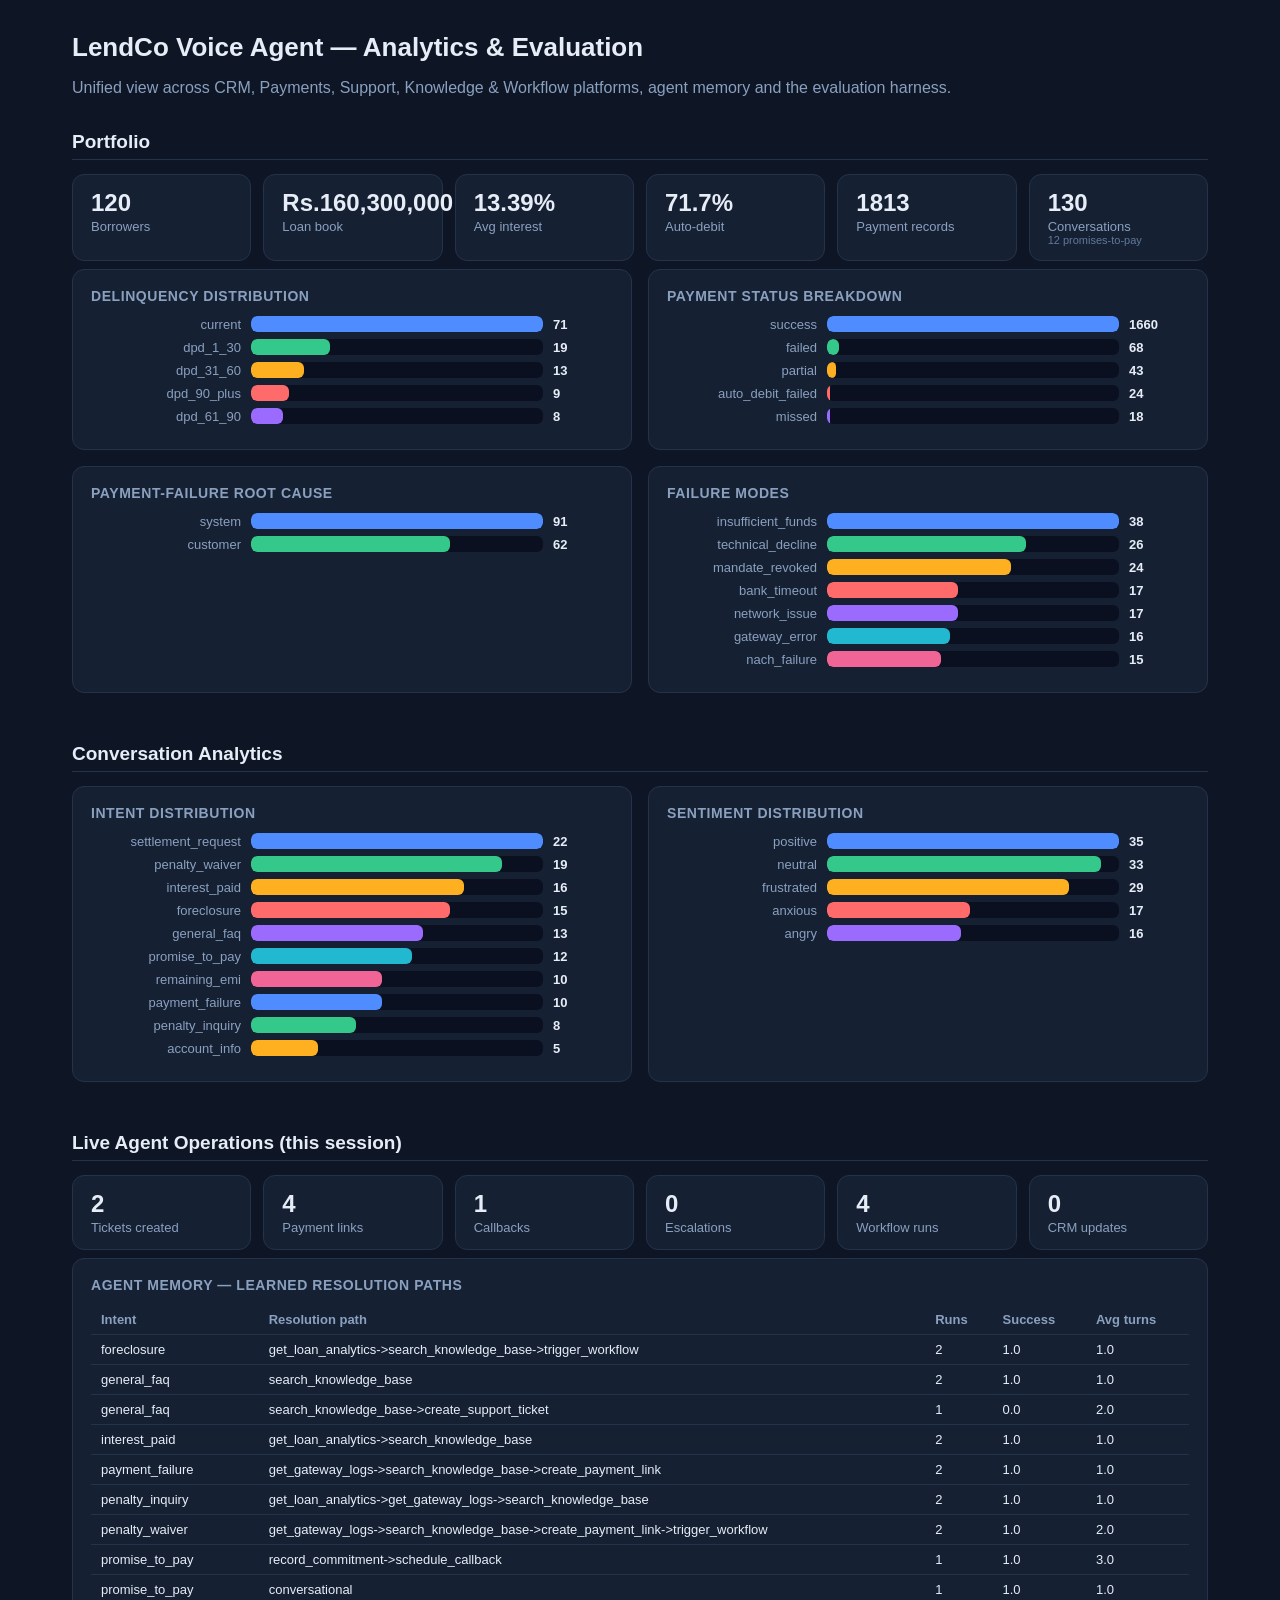
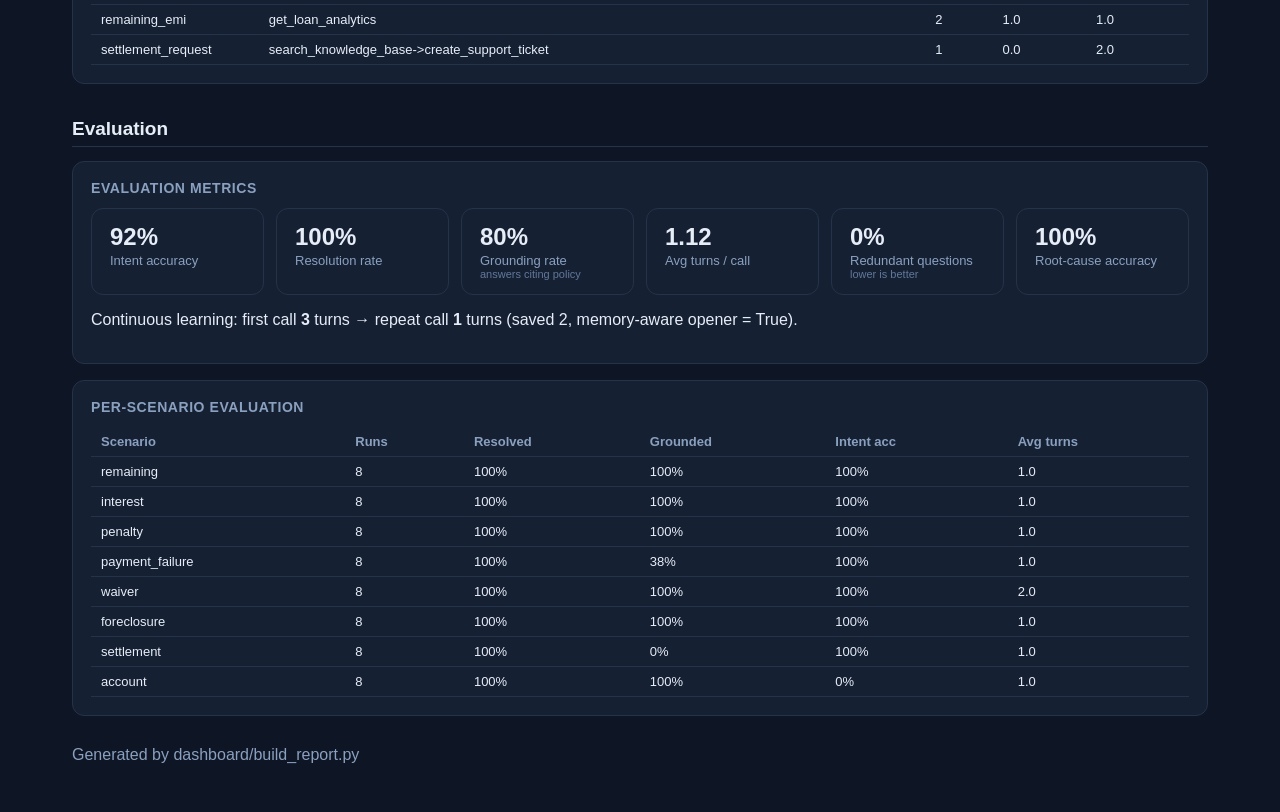
==== dashboard/report.html @ 72db2a0d "Initial commit of LendCo Agentic Inbound Voice Agent" ====
<!doctype html><html><head><meta charset="utf-8"><title>LendCo Voice Agent Dashboard</title>
<style>
:root{--bg:#0e1525;--panel:#162033;--ink:#e6edf7;--muted:#8aa0bf;--line:#243349}
*{box-sizing:border-box}
body{margin:0;font-family:-apple-system,Segoe UI,Roboto,sans-serif;background:var(--bg);color:var(--ink);padding:32px;max-width:1200px;margin:auto}
h1{font-size:26px;margin:0 0 4px} h2{margin:34px 0 14px;font-size:19px;border-bottom:1px solid var(--line);padding-bottom:6px}
h3{font-size:14px;margin:0 0 12px;color:var(--muted);text-transform:uppercase;letter-spacing:.04em}
.muted{color:var(--muted)} code{background:#0b1020;padding:2px 6px;border-radius:4px}
.cards{display:flex;flex-wrap:wrap;gap:12px;margin-bottom:8px}
.card{background:var(--panel);border:1px solid var(--line);border-radius:12px;padding:14px 18px;min-width:150px;flex:1}
.card-v{font-size:24px;font-weight:700} .card-l{font-size:13px;color:var(--muted);margin-top:2px}
.card-s{font-size:11px;color:#62789a}
.grid{display:grid;grid-template-columns:1fr 1fr;gap:16px}
.panel{background:var(--panel);border:1px solid var(--line);border-radius:12px;padding:18px;margin-bottom:16px}
.bar-row{display:flex;align-items:center;gap:10px;margin:7px 0;font-size:13px}
.bar-k{width:150px;color:var(--muted);text-align:right;overflow:hidden;text-overflow:ellipsis;white-space:nowrap}
.bar-track{flex:1;background:#0b1020;border-radius:6px;height:16px;overflow:hidden}
.bar-fill{height:100%;border-radius:6px} .bar-v{width:60px;font-weight:600}
table{width:100%;border-collapse:collapse;font-size:13px}
th,td{text-align:left;padding:7px 10px;border-bottom:1px solid var(--line)} th{color:var(--muted);font-weight:600}
@media(max-width:820px){.grid{grid-template-columns:1fr}}
</style></head><body>
    <h1>LendCo Voice Agent — Analytics & Evaluation</h1>
    <p class="muted">Unified view across CRM, Payments, Support, Knowledge & Workflow platforms,
    agent memory and the evaluation harness.</p>

    <h2>Portfolio</h2>
    <div class="cards"><div class="card"><div class="card-v">120</div><div class="card-l">Borrowers</div><div class="card-s"></div></div><div class="card"><div class="card-v">Rs.160,300,000</div><div class="card-l">Loan book</div><div class="card-s"></div></div><div class="card"><div class="card-v">13.39%</div><div class="card-l">Avg interest</div><div class="card-s"></div></div><div class="card"><div class="card-v">71.7%</div><div class="card-l">Auto-debit</div><div class="card-s"></div></div><div class="card"><div class="card-v">1813</div><div class="card-l">Payment records</div><div class="card-s"></div></div><div class="card"><div class="card-v">130</div><div class="card-l">Conversations</div><div class="card-s">12 promises-to-pay</div></div></div>
    <div class="grid">
      <div class="panel"><h3>Delinquency distribution</h3><div class="bar-row"><div class="bar-k">current</div><div class="bar-track"><div class="bar-fill" style="width:100%;background:#4f8cff"></div></div><div class="bar-v">71</div></div><div class="bar-row"><div class="bar-k">dpd_1_30</div><div class="bar-track"><div class="bar-fill" style="width:27%;background:#34c98b"></div></div><div class="bar-v">19</div></div><div class="bar-row"><div class="bar-k">dpd_31_60</div><div class="bar-track"><div class="bar-fill" style="width:18%;background:#ffb020"></div></div><div class="bar-v">13</div></div><div class="bar-row"><div class="bar-k">dpd_90_plus</div><div class="bar-track"><div class="bar-fill" style="width:13%;background:#ff6b6b"></div></div><div class="bar-v">9</div></div><div class="bar-row"><div class="bar-k">dpd_61_90</div><div class="bar-track"><div class="bar-fill" style="width:11%;background:#9b6bff"></div></div><div class="bar-v">8</div></div></div>
      <div class="panel"><h3>Payment status breakdown</h3><div class="bar-row"><div class="bar-k">success</div><div class="bar-track"><div class="bar-fill" style="width:100%;background:#4f8cff"></div></div><div class="bar-v">1660</div></div><div class="bar-row"><div class="bar-k">failed</div><div class="bar-track"><div class="bar-fill" style="width:4%;background:#34c98b"></div></div><div class="bar-v">68</div></div><div class="bar-row"><div class="bar-k">partial</div><div class="bar-track"><div class="bar-fill" style="width:3%;background:#ffb020"></div></div><div class="bar-v">43</div></div><div class="bar-row"><div class="bar-k">auto_debit_failed</div><div class="bar-track"><div class="bar-fill" style="width:1%;background:#ff6b6b"></div></div><div class="bar-v">24</div></div><div class="bar-row"><div class="bar-k">missed</div><div class="bar-track"><div class="bar-fill" style="width:1%;background:#9b6bff"></div></div><div class="bar-v">18</div></div></div>
    </div>
    <div class="grid">
      <div class="panel"><h3>Payment-failure root cause</h3><div class="bar-row"><div class="bar-k">system</div><div class="bar-track"><div class="bar-fill" style="width:100%;background:#4f8cff"></div></div><div class="bar-v">91</div></div><div class="bar-row"><div class="bar-k">customer</div><div class="bar-track"><div class="bar-fill" style="width:68%;background:#34c98b"></div></div><div class="bar-v">62</div></div></div>
      <div class="panel"><h3>Failure modes</h3><div class="bar-row"><div class="bar-k">insufficient_funds</div><div class="bar-track"><div class="bar-fill" style="width:100%;background:#4f8cff"></div></div><div class="bar-v">38</div></div><div class="bar-row"><div class="bar-k">technical_decline</div><div class="bar-track"><div class="bar-fill" style="width:68%;background:#34c98b"></div></div><div class="bar-v">26</div></div><div class="bar-row"><div class="bar-k">mandate_revoked</div><div class="bar-track"><div class="bar-fill" style="width:63%;background:#ffb020"></div></div><div class="bar-v">24</div></div><div class="bar-row"><div class="bar-k">bank_timeout</div><div class="bar-track"><div class="bar-fill" style="width:45%;background:#ff6b6b"></div></div><div class="bar-v">17</div></div><div class="bar-row"><div class="bar-k">network_issue</div><div class="bar-track"><div class="bar-fill" style="width:45%;background:#9b6bff"></div></div><div class="bar-v">17</div></div><div class="bar-row"><div class="bar-k">gateway_error</div><div class="bar-track"><div class="bar-fill" style="width:42%;background:#22b8cf"></div></div><div class="bar-v">16</div></div><div class="bar-row"><div class="bar-k">nach_failure</div><div class="bar-track"><div class="bar-fill" style="width:39%;background:#f06595"></div></div><div class="bar-v">15</div></div></div>
    </div>

    <h2>Conversation Analytics</h2>
    <div class="grid">
      <div class="panel"><h3>Intent distribution</h3><div class="bar-row"><div class="bar-k">settlement_request</div><div class="bar-track"><div class="bar-fill" style="width:100%;background:#4f8cff"></div></div><div class="bar-v">22</div></div><div class="bar-row"><div class="bar-k">penalty_waiver</div><div class="bar-track"><div class="bar-fill" style="width:86%;background:#34c98b"></div></div><div class="bar-v">19</div></div><div class="bar-row"><div class="bar-k">interest_paid</div><div class="bar-track"><div class="bar-fill" style="width:73%;background:#ffb020"></div></div><div class="bar-v">16</div></div><div class="bar-row"><div class="bar-k">foreclosure</div><div class="bar-track"><div class="bar-fill" style="width:68%;background:#ff6b6b"></div></div><div class="bar-v">15</div></div><div class="bar-row"><div class="bar-k">general_faq</div><div class="bar-track"><div class="bar-fill" style="width:59%;background:#9b6bff"></div></div><div class="bar-v">13</div></div><div class="bar-row"><div class="bar-k">promise_to_pay</div><div class="bar-track"><div class="bar-fill" style="width:55%;background:#22b8cf"></div></div><div class="bar-v">12</div></div><div class="bar-row"><div class="bar-k">remaining_emi</div><div class="bar-track"><div class="bar-fill" style="width:45%;background:#f06595"></div></div><div class="bar-v">10</div></div><div class="bar-row"><div class="bar-k">payment_failure</div><div class="bar-track"><div class="bar-fill" style="width:45%;background:#4f8cff"></div></div><div class="bar-v">10</div></div><div class="bar-row"><div class="bar-k">penalty_inquiry</div><div class="bar-track"><div class="bar-fill" style="width:36%;background:#34c98b"></div></div><div class="bar-v">8</div></div><div class="bar-row"><div class="bar-k">account_info</div><div class="bar-track"><div class="bar-fill" style="width:23%;background:#ffb020"></div></div><div class="bar-v">5</div></div></div>
      <div class="panel"><h3>Sentiment distribution</h3><div class="bar-row"><div class="bar-k">positive</div><div class="bar-track"><div class="bar-fill" style="width:100%;background:#4f8cff"></div></div><div class="bar-v">35</div></div><div class="bar-row"><div class="bar-k">neutral</div><div class="bar-track"><div class="bar-fill" style="width:94%;background:#34c98b"></div></div><div class="bar-v">33</div></div><div class="bar-row"><div class="bar-k">frustrated</div><div class="bar-track"><div class="bar-fill" style="width:83%;background:#ffb020"></div></div><div class="bar-v">29</div></div><div class="bar-row"><div class="bar-k">anxious</div><div class="bar-track"><div class="bar-fill" style="width:49%;background:#ff6b6b"></div></div><div class="bar-v">17</div></div><div class="bar-row"><div class="bar-k">angry</div><div class="bar-track"><div class="bar-fill" style="width:46%;background:#9b6bff"></div></div><div class="bar-v">16</div></div></div>
    </div>

    <h2>Live Agent Operations (this session)</h2>
    <div class="cards"><div class="card"><div class="card-v">2</div><div class="card-l">Tickets created</div><div class="card-s"></div></div><div class="card"><div class="card-v">4</div><div class="card-l">Payment links</div><div class="card-s"></div></div><div class="card"><div class="card-v">1</div><div class="card-l">Callbacks</div><div class="card-s"></div></div><div class="card"><div class="card-v">0</div><div class="card-l">Escalations</div><div class="card-s"></div></div><div class="card"><div class="card-v">4</div><div class="card-l">Workflow runs</div><div class="card-s"></div></div><div class="card"><div class="card-v">0</div><div class="card-l">CRM updates</div><div class="card-s"></div></div></div>
    <div class="panel"><h3>Agent Memory — learned resolution paths</h3><table><thead><tr><th>Intent</th><th>Resolution path</th><th>Runs</th><th>Success</th><th>Avg turns</th></tr></thead><tbody><tr><td>foreclosure</td><td>get_loan_analytics-&gt;search_knowledge_base-&gt;trigger_workflow</td><td>2</td><td>1.0</td><td>1.0</td></tr><tr><td>general_faq</td><td>search_knowledge_base</td><td>2</td><td>1.0</td><td>1.0</td></tr><tr><td>general_faq</td><td>search_knowledge_base-&gt;create_support_ticket</td><td>1</td><td>0.0</td><td>2.0</td></tr><tr><td>interest_paid</td><td>get_loan_analytics-&gt;search_knowledge_base</td><td>2</td><td>1.0</td><td>1.0</td></tr><tr><td>payment_failure</td><td>get_gateway_logs-&gt;search_knowledge_base-&gt;create_payment_link</td><td>2</td><td>1.0</td><td>1.0</td></tr><tr><td>penalty_inquiry</td><td>get_loan_analytics-&gt;get_gateway_logs-&gt;search_knowledge_base</td><td>2</td><td>1.0</td><td>1.0</td></tr><tr><td>penalty_waiver</td><td>get_gateway_logs-&gt;search_knowledge_base-&gt;create_payment_link-&gt;trigger_workflow</td><td>2</td><td>1.0</td><td>2.0</td></tr><tr><td>promise_to_pay</td><td>record_commitment-&gt;schedule_callback</td><td>1</td><td>1.0</td><td>3.0</td></tr><tr><td>promise_to_pay</td><td>conversational</td><td>1</td><td>1.0</td><td>1.0</td></tr><tr><td>remaining_emi</td><td>get_loan_analytics</td><td>2</td><td>1.0</td><td>1.0</td></tr><tr><td>settlement_request</td><td>search_knowledge_base-&gt;create_support_ticket</td><td>1</td><td>0.0</td><td>2.0</td></tr></tbody></table></div>

    <h2>Evaluation</h2>
    <div class="panel"><h3>Evaluation Metrics</h3><div class="cards"><div class="card"><div class="card-v">92%</div><div class="card-l">Intent accuracy</div><div class="card-s"></div></div><div class="card"><div class="card-v">100%</div><div class="card-l">Resolution rate</div><div class="card-s"></div></div><div class="card"><div class="card-v">80%</div><div class="card-l">Grounding rate</div><div class="card-s">answers citing policy</div></div><div class="card"><div class="card-v">1.12</div><div class="card-l">Avg turns / call</div><div class="card-s"></div></div><div class="card"><div class="card-v">0%</div><div class="card-l">Redundant questions</div><div class="card-s">lower is better</div></div><div class="card"><div class="card-v">100%</div><div class="card-l">Root-cause accuracy</div><div class="card-s"></div></div></div><p>Continuous learning: first call <b>3</b> turns &rarr; repeat call <b>1</b> turns (saved 2, memory-aware opener = True).</p></div><div class="panel"><h3>Per-scenario evaluation</h3><table><thead><tr><th>Scenario</th><th>Runs</th><th>Resolved</th><th>Grounded</th><th>Intent acc</th><th>Avg turns</th></tr></thead><tbody><tr><td>remaining</td><td>8</td><td>100%</td><td>100%</td><td>100%</td><td>1.0</td></tr><tr><td>interest</td><td>8</td><td>100%</td><td>100%</td><td>100%</td><td>1.0</td></tr><tr><td>penalty</td><td>8</td><td>100%</td><td>100%</td><td>100%</td><td>1.0</td></tr><tr><td>payment_failure</td><td>8</td><td>100%</td><td>38%</td><td>100%</td><td>1.0</td></tr><tr><td>waiver</td><td>8</td><td>100%</td><td>100%</td><td>100%</td><td>2.0</td></tr><tr><td>foreclosure</td><td>8</td><td>100%</td><td>100%</td><td>100%</td><td>1.0</td></tr><tr><td>settlement</td><td>8</td><td>100%</td><td>0%</td><td>100%</td><td>1.0</td></tr><tr><td>account</td><td>8</td><td>100%</td><td>100%</td><td>0%</td><td>1.0</td></tr></tbody></table></div>
    
<p class="muted" style="margin-top:30px">Generated by dashboard/build_report.py</p></body></html>
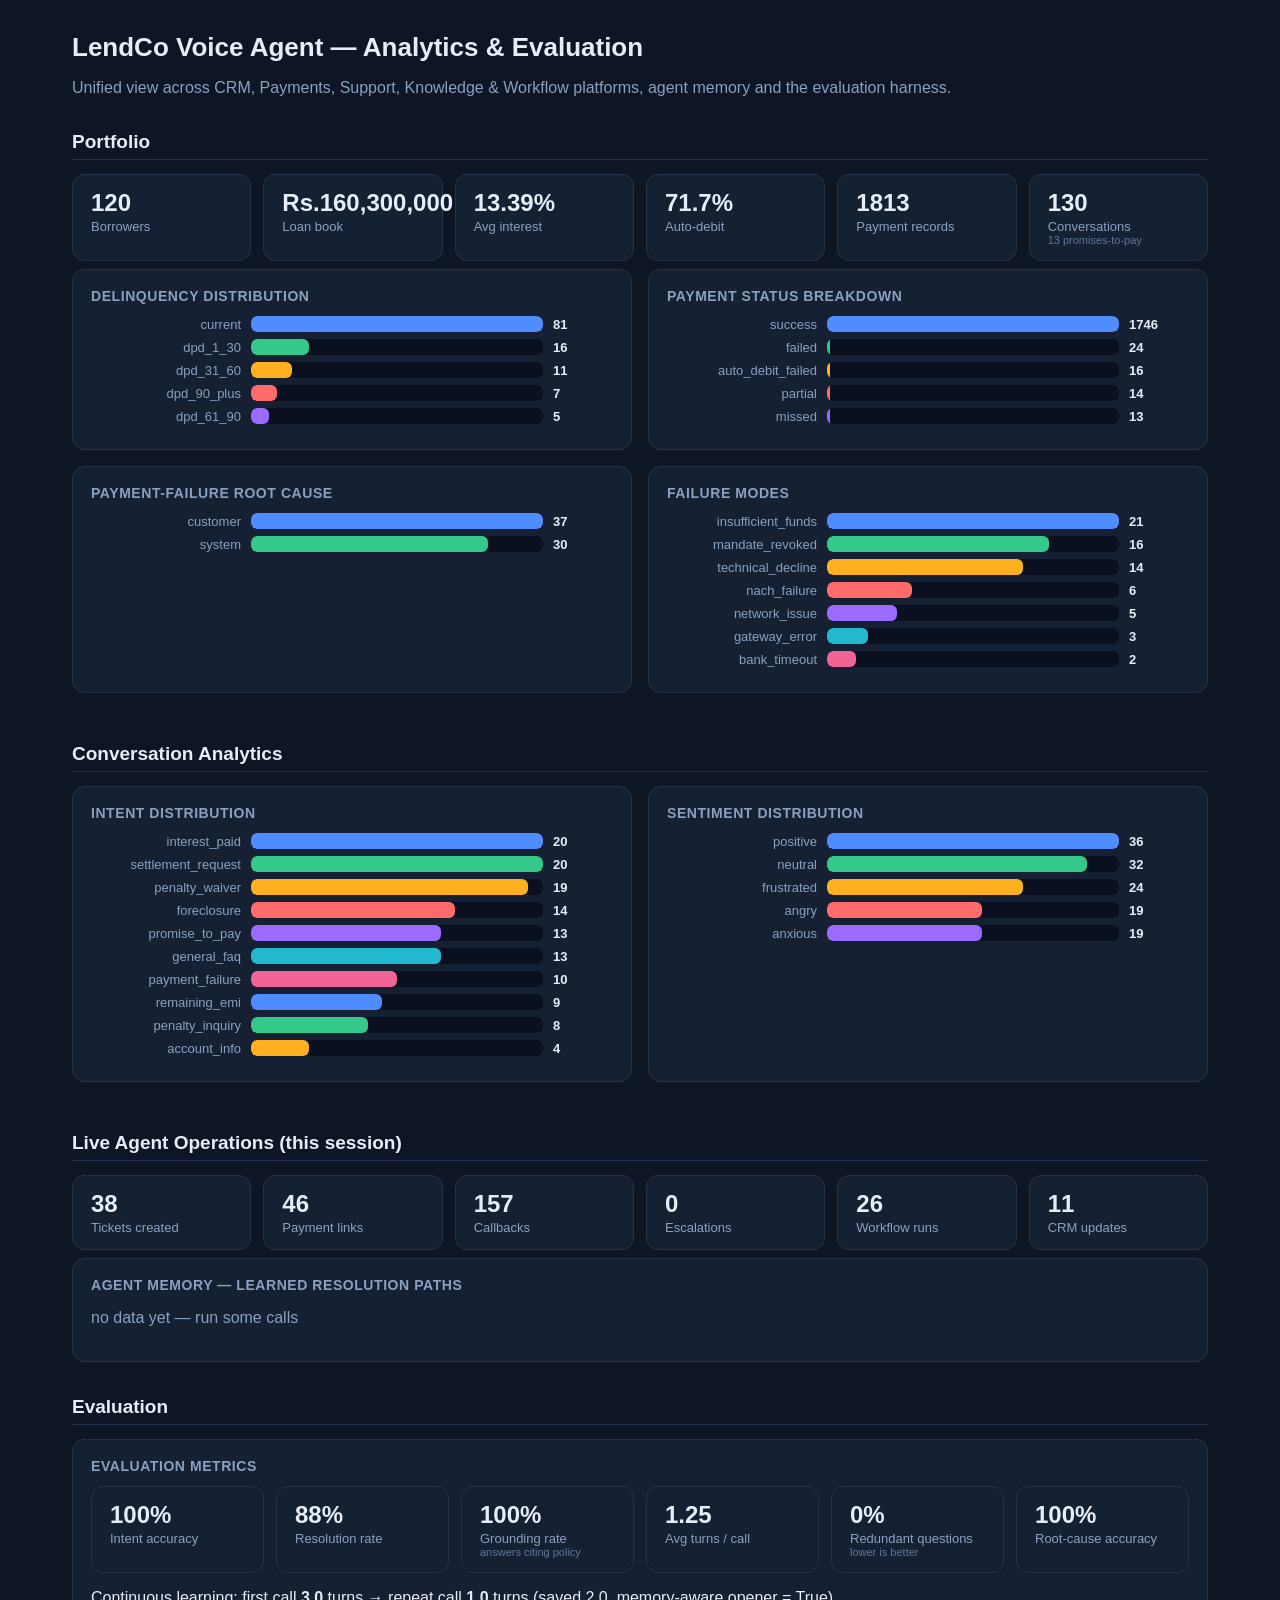
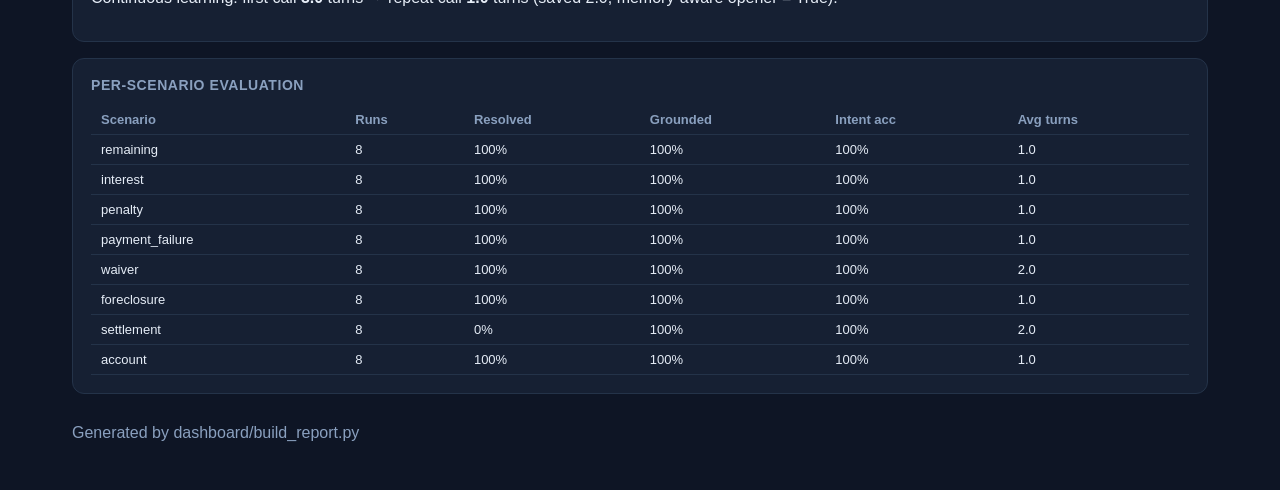
==== commit 25e08b87: "docs: rebuild dashboard report for the corrected seed data Regenerated with python -m dashboard.buil" ====
--- a/dashboard/report.html
+++ b/dashboard/report.html
@@ -25,27 +25,27 @@
     agent memory and the evaluation harness.</p>
 
     <h2>Portfolio</h2>
-    <div class="cards"><div class="card"><div class="card-v">120</div><div class="card-l">Borrowers</div><div class="card-s"></div></div><div class="card"><div class="card-v">Rs.160,300,000</div><div class="card-l">Loan book</div><div class="card-s"></div></div><div class="card"><div class="card-v">13.39%</div><div class="card-l">Avg interest</div><div class="card-s"></div></div><div class="card"><div class="card-v">71.7%</div><div class="card-l">Auto-debit</div><div class="card-s"></div></div><div class="card"><div class="card-v">1813</div><div class="card-l">Payment records</div><div class="card-s"></div></div><div class="card"><div class="card-v">130</div><div class="card-l">Conversations</div><div class="card-s">12 promises-to-pay</div></div></div>
+    <div class="cards"><div class="card"><div class="card-v">120</div><div class="card-l">Borrowers</div><div class="card-s"></div></div><div class="card"><div class="card-v">Rs.160,300,000</div><div class="card-l">Loan book</div><div class="card-s"></div></div><div class="card"><div class="card-v">13.39%</div><div class="card-l">Avg interest</div><div class="card-s"></div></div><div class="card"><div class="card-v">71.7%</div><div class="card-l">Auto-debit</div><div class="card-s"></div></div><div class="card"><div class="card-v">1813</div><div class="card-l">Payment records</div><div class="card-s"></div></div><div class="card"><div class="card-v">130</div><div class="card-l">Conversations</div><div class="card-s">13 promises-to-pay</div></div></div>
     <div class="grid">
-      <div class="panel"><h3>Delinquency distribution</h3><div class="bar-row"><div class="bar-k">current</div><div class="bar-track"><div class="bar-fill" style="width:100%;background:#4f8cff"></div></div><div class="bar-v">71</div></div><div class="bar-row"><div class="bar-k">dpd_1_30</div><div class="bar-track"><div class="bar-fill" style="width:27%;background:#34c98b"></div></div><div class="bar-v">19</div></div><div class="bar-row"><div class="bar-k">dpd_31_60</div><div class="bar-track"><div class="bar-fill" style="width:18%;background:#ffb020"></div></div><div class="bar-v">13</div></div><div class="bar-row"><div class="bar-k">dpd_90_plus</div><div class="bar-track"><div class="bar-fill" style="width:13%;background:#ff6b6b"></div></div><div class="bar-v">9</div></div><div class="bar-row"><div class="bar-k">dpd_61_90</div><div class="bar-track"><div class="bar-fill" style="width:11%;background:#9b6bff"></div></div><div class="bar-v">8</div></div></div>
-      <div class="panel"><h3>Payment status breakdown</h3><div class="bar-row"><div class="bar-k">success</div><div class="bar-track"><div class="bar-fill" style="width:100%;background:#4f8cff"></div></div><div class="bar-v">1660</div></div><div class="bar-row"><div class="bar-k">failed</div><div class="bar-track"><div class="bar-fill" style="width:4%;background:#34c98b"></div></div><div class="bar-v">68</div></div><div class="bar-row"><div class="bar-k">partial</div><div class="bar-track"><div class="bar-fill" style="width:3%;background:#ffb020"></div></div><div class="bar-v">43</div></div><div class="bar-row"><div class="bar-k">auto_debit_failed</div><div class="bar-track"><div class="bar-fill" style="width:1%;background:#ff6b6b"></div></div><div class="bar-v">24</div></div><div class="bar-row"><div class="bar-k">missed</div><div class="bar-track"><div class="bar-fill" style="width:1%;background:#9b6bff"></div></div><div class="bar-v">18</div></div></div>
+      <div class="panel"><h3>Delinquency distribution</h3><div class="bar-row"><div class="bar-k">current</div><div class="bar-track"><div class="bar-fill" style="width:100%;background:#4f8cff"></div></div><div class="bar-v">81</div></div><div class="bar-row"><div class="bar-k">dpd_1_30</div><div class="bar-track"><div class="bar-fill" style="width:20%;background:#34c98b"></div></div><div class="bar-v">16</div></div><div class="bar-row"><div class="bar-k">dpd_31_60</div><div class="bar-track"><div class="bar-fill" style="width:14%;background:#ffb020"></div></div><div class="bar-v">11</div></div><div class="bar-row"><div class="bar-k">dpd_90_plus</div><div class="bar-track"><div class="bar-fill" style="width:9%;background:#ff6b6b"></div></div><div class="bar-v">7</div></div><div class="bar-row"><div class="bar-k">dpd_61_90</div><div class="bar-track"><div class="bar-fill" style="width:6%;background:#9b6bff"></div></div><div class="bar-v">5</div></div></div>
+      <div class="panel"><h3>Payment status breakdown</h3><div class="bar-row"><div class="bar-k">success</div><div class="bar-track"><div class="bar-fill" style="width:100%;background:#4f8cff"></div></div><div class="bar-v">1746</div></div><div class="bar-row"><div class="bar-k">failed</div><div class="bar-track"><div class="bar-fill" style="width:1%;background:#34c98b"></div></div><div class="bar-v">24</div></div><div class="bar-row"><div class="bar-k">auto_debit_failed</div><div class="bar-track"><div class="bar-fill" style="width:1%;background:#ffb020"></div></div><div class="bar-v">16</div></div><div class="bar-row"><div class="bar-k">partial</div><div class="bar-track"><div class="bar-fill" style="width:1%;background:#ff6b6b"></div></div><div class="bar-v">14</div></div><div class="bar-row"><div class="bar-k">missed</div><div class="bar-track"><div class="bar-fill" style="width:1%;background:#9b6bff"></div></div><div class="bar-v">13</div></div></div>
     </div>
     <div class="grid">
-      <div class="panel"><h3>Payment-failure root cause</h3><div class="bar-row"><div class="bar-k">system</div><div class="bar-track"><div class="bar-fill" style="width:100%;background:#4f8cff"></div></div><div class="bar-v">91</div></div><div class="bar-row"><div class="bar-k">customer</div><div class="bar-track"><div class="bar-fill" style="width:68%;background:#34c98b"></div></div><div class="bar-v">62</div></div></div>
-      <div class="panel"><h3>Failure modes</h3><div class="bar-row"><div class="bar-k">insufficient_funds</div><div class="bar-track"><div class="bar-fill" style="width:100%;background:#4f8cff"></div></div><div class="bar-v">38</div></div><div class="bar-row"><div class="bar-k">technical_decline</div><div class="bar-track"><div class="bar-fill" style="width:68%;background:#34c98b"></div></div><div class="bar-v">26</div></div><div class="bar-row"><div class="bar-k">mandate_revoked</div><div class="bar-track"><div class="bar-fill" style="width:63%;background:#ffb020"></div></div><div class="bar-v">24</div></div><div class="bar-row"><div class="bar-k">bank_timeout</div><div class="bar-track"><div class="bar-fill" style="width:45%;background:#ff6b6b"></div></div><div class="bar-v">17</div></div><div class="bar-row"><div class="bar-k">network_issue</div><div class="bar-track"><div class="bar-fill" style="width:45%;background:#9b6bff"></div></div><div class="bar-v">17</div></div><div class="bar-row"><div class="bar-k">gateway_error</div><div class="bar-track"><div class="bar-fill" style="width:42%;background:#22b8cf"></div></div><div class="bar-v">16</div></div><div class="bar-row"><div class="bar-k">nach_failure</div><div class="bar-track"><div class="bar-fill" style="width:39%;background:#f06595"></div></div><div class="bar-v">15</div></div></div>
+      <div class="panel"><h3>Payment-failure root cause</h3><div class="bar-row"><div class="bar-k">customer</div><div class="bar-track"><div class="bar-fill" style="width:100%;background:#4f8cff"></div></div><div class="bar-v">37</div></div><div class="bar-row"><div class="bar-k">system</div><div class="bar-track"><div class="bar-fill" style="width:81%;background:#34c98b"></div></div><div class="bar-v">30</div></div></div>
+      <div class="panel"><h3>Failure modes</h3><div class="bar-row"><div class="bar-k">insufficient_funds</div><div class="bar-track"><div class="bar-fill" style="width:100%;background:#4f8cff"></div></div><div class="bar-v">21</div></div><div class="bar-row"><div class="bar-k">mandate_revoked</div><div class="bar-track"><div class="bar-fill" style="width:76%;background:#34c98b"></div></div><div class="bar-v">16</div></div><div class="bar-row"><div class="bar-k">technical_decline</div><div class="bar-track"><div class="bar-fill" style="width:67%;background:#ffb020"></div></div><div class="bar-v">14</div></div><div class="bar-row"><div class="bar-k">nach_failure</div><div class="bar-track"><div class="bar-fill" style="width:29%;background:#ff6b6b"></div></div><div class="bar-v">6</div></div><div class="bar-row"><div class="bar-k">network_issue</div><div class="bar-track"><div class="bar-fill" style="width:24%;background:#9b6bff"></div></div><div class="bar-v">5</div></div><div class="bar-row"><div class="bar-k">gateway_error</div><div class="bar-track"><div class="bar-fill" style="width:14%;background:#22b8cf"></div></div><div class="bar-v">3</div></div><div class="bar-row"><div class="bar-k">bank_timeout</div><div class="bar-track"><div class="bar-fill" style="width:10%;background:#f06595"></div></div><div class="bar-v">2</div></div></div>
     </div>
 
     <h2>Conversation Analytics</h2>
     <div class="grid">
-      <div class="panel"><h3>Intent distribution</h3><div class="bar-row"><div class="bar-k">settlement_request</div><div class="bar-track"><div class="bar-fill" style="width:100%;background:#4f8cff"></div></div><div class="bar-v">22</div></div><div class="bar-row"><div class="bar-k">penalty_waiver</div><div class="bar-track"><div class="bar-fill" style="width:86%;background:#34c98b"></div></div><div class="bar-v">19</div></div><div class="bar-row"><div class="bar-k">interest_paid</div><div class="bar-track"><div class="bar-fill" style="width:73%;background:#ffb020"></div></div><div class="bar-v">16</div></div><div class="bar-row"><div class="bar-k">foreclosure</div><div class="bar-track"><div class="bar-fill" style="width:68%;background:#ff6b6b"></div></div><div class="bar-v">15</div></div><div class="bar-row"><div class="bar-k">general_faq</div><div class="bar-track"><div class="bar-fill" style="width:59%;background:#9b6bff"></div></div><div class="bar-v">13</div></div><div class="bar-row"><div class="bar-k">promise_to_pay</div><div class="bar-track"><div class="bar-fill" style="width:55%;background:#22b8cf"></div></div><div class="bar-v">12</div></div><div class="bar-row"><div class="bar-k">remaining_emi</div><div class="bar-track"><div class="bar-fill" style="width:45%;background:#f06595"></div></div><div class="bar-v">10</div></div><div class="bar-row"><div class="bar-k">payment_failure</div><div class="bar-track"><div class="bar-fill" style="width:45%;background:#4f8cff"></div></div><div class="bar-v">10</div></div><div class="bar-row"><div class="bar-k">penalty_inquiry</div><div class="bar-track"><div class="bar-fill" style="width:36%;background:#34c98b"></div></div><div class="bar-v">8</div></div><div class="bar-row"><div class="bar-k">account_info</div><div class="bar-track"><div class="bar-fill" style="width:23%;background:#ffb020"></div></div><div class="bar-v">5</div></div></div>
-      <div class="panel"><h3>Sentiment distribution</h3><div class="bar-row"><div class="bar-k">positive</div><div class="bar-track"><div class="bar-fill" style="width:100%;background:#4f8cff"></div></div><div class="bar-v">35</div></div><div class="bar-row"><div class="bar-k">neutral</div><div class="bar-track"><div class="bar-fill" style="width:94%;background:#34c98b"></div></div><div class="bar-v">33</div></div><div class="bar-row"><div class="bar-k">frustrated</div><div class="bar-track"><div class="bar-fill" style="width:83%;background:#ffb020"></div></div><div class="bar-v">29</div></div><div class="bar-row"><div class="bar-k">anxious</div><div class="bar-track"><div class="bar-fill" style="width:49%;background:#ff6b6b"></div></div><div class="bar-v">17</div></div><div class="bar-row"><div class="bar-k">angry</div><div class="bar-track"><div class="bar-fill" style="width:46%;background:#9b6bff"></div></div><div class="bar-v">16</div></div></div>
+      <div class="panel"><h3>Intent distribution</h3><div class="bar-row"><div class="bar-k">interest_paid</div><div class="bar-track"><div class="bar-fill" style="width:100%;background:#4f8cff"></div></div><div class="bar-v">20</div></div><div class="bar-row"><div class="bar-k">settlement_request</div><div class="bar-track"><div class="bar-fill" style="width:100%;background:#34c98b"></div></div><div class="bar-v">20</div></div><div class="bar-row"><div class="bar-k">penalty_waiver</div><div class="bar-track"><div class="bar-fill" style="width:95%;background:#ffb020"></div></div><div class="bar-v">19</div></div><div class="bar-row"><div class="bar-k">foreclosure</div><div class="bar-track"><div class="bar-fill" style="width:70%;background:#ff6b6b"></div></div><div class="bar-v">14</div></div><div class="bar-row"><div class="bar-k">promise_to_pay</div><div class="bar-track"><div class="bar-fill" style="width:65%;background:#9b6bff"></div></div><div class="bar-v">13</div></div><div class="bar-row"><div class="bar-k">general_faq</div><div class="bar-track"><div class="bar-fill" style="width:65%;background:#22b8cf"></div></div><div class="bar-v">13</div></div><div class="bar-row"><div class="bar-k">payment_failure</div><div class="bar-track"><div class="bar-fill" style="width:50%;background:#f06595"></div></div><div class="bar-v">10</div></div><div class="bar-row"><div class="bar-k">remaining_emi</div><div class="bar-track"><div class="bar-fill" style="width:45%;background:#4f8cff"></div></div><div class="bar-v">9</div></div><div class="bar-row"><div class="bar-k">penalty_inquiry</div><div class="bar-track"><div class="bar-fill" style="width:40%;background:#34c98b"></div></div><div class="bar-v">8</div></div><div class="bar-row"><div class="bar-k">account_info</div><div class="bar-track"><div class="bar-fill" style="width:20%;background:#ffb020"></div></div><div class="bar-v">4</div></div></div>
+      <div class="panel"><h3>Sentiment distribution</h3><div class="bar-row"><div class="bar-k">positive</div><div class="bar-track"><div class="bar-fill" style="width:100%;background:#4f8cff"></div></div><div class="bar-v">36</div></div><div class="bar-row"><div class="bar-k">neutral</div><div class="bar-track"><div class="bar-fill" style="width:89%;background:#34c98b"></div></div><div class="bar-v">32</div></div><div class="bar-row"><div class="bar-k">frustrated</div><div class="bar-track"><div class="bar-fill" style="width:67%;background:#ffb020"></div></div><div class="bar-v">24</div></div><div class="bar-row"><div class="bar-k">angry</div><div class="bar-track"><div class="bar-fill" style="width:53%;background:#ff6b6b"></div></div><div class="bar-v">19</div></div><div class="bar-row"><div class="bar-k">anxious</div><div class="bar-track"><div class="bar-fill" style="width:53%;background:#9b6bff"></div></div><div class="bar-v">19</div></div></div>
     </div>
 
     <h2>Live Agent Operations (this session)</h2>
-    <div class="cards"><div class="card"><div class="card-v">2</div><div class="card-l">Tickets created</div><div class="card-s"></div></div><div class="card"><div class="card-v">4</div><div class="card-l">Payment links</div><div class="card-s"></div></div><div class="card"><div class="card-v">1</div><div class="card-l">Callbacks</div><div class="card-s"></div></div><div class="card"><div class="card-v">0</div><div class="card-l">Escalations</div><div class="card-s"></div></div><div class="card"><div class="card-v">4</div><div class="card-l">Workflow runs</div><div class="card-s"></div></div><div class="card"><div class="card-v">0</div><div class="card-l">CRM updates</div><div class="card-s"></div></div></div>
-    <div class="panel"><h3>Agent Memory — learned resolution paths</h3><table><thead><tr><th>Intent</th><th>Resolution path</th><th>Runs</th><th>Success</th><th>Avg turns</th></tr></thead><tbody><tr><td>foreclosure</td><td>get_loan_analytics-&gt;search_knowledge_base-&gt;trigger_workflow</td><td>2</td><td>1.0</td><td>1.0</td></tr><tr><td>general_faq</td><td>search_knowledge_base</td><td>2</td><td>1.0</td><td>1.0</td></tr><tr><td>general_faq</td><td>search_knowledge_base-&gt;create_support_ticket</td><td>1</td><td>0.0</td><td>2.0</td></tr><tr><td>interest_paid</td><td>get_loan_analytics-&gt;search_knowledge_base</td><td>2</td><td>1.0</td><td>1.0</td></tr><tr><td>payment_failure</td><td>get_gateway_logs-&gt;search_knowledge_base-&gt;create_payment_link</td><td>2</td><td>1.0</td><td>1.0</td></tr><tr><td>penalty_inquiry</td><td>get_loan_analytics-&gt;get_gateway_logs-&gt;search_knowledge_base</td><td>2</td><td>1.0</td><td>1.0</td></tr><tr><td>penalty_waiver</td><td>get_gateway_logs-&gt;search_knowledge_base-&gt;create_payment_link-&gt;trigger_workflow</td><td>2</td><td>1.0</td><td>2.0</td></tr><tr><td>promise_to_pay</td><td>record_commitment-&gt;schedule_callback</td><td>1</td><td>1.0</td><td>3.0</td></tr><tr><td>promise_to_pay</td><td>conversational</td><td>1</td><td>1.0</td><td>1.0</td></tr><tr><td>remaining_emi</td><td>get_loan_analytics</td><td>2</td><td>1.0</td><td>1.0</td></tr><tr><td>settlement_request</td><td>search_knowledge_base-&gt;create_support_ticket</td><td>1</td><td>0.0</td><td>2.0</td></tr></tbody></table></div>
+    <div class="cards"><div class="card"><div class="card-v">38</div><div class="card-l">Tickets created</div><div class="card-s"></div></div><div class="card"><div class="card-v">46</div><div class="card-l">Payment links</div><div class="card-s"></div></div><div class="card"><div class="card-v">157</div><div class="card-l">Callbacks</div><div class="card-s"></div></div><div class="card"><div class="card-v">0</div><div class="card-l">Escalations</div><div class="card-s"></div></div><div class="card"><div class="card-v">26</div><div class="card-l">Workflow runs</div><div class="card-s"></div></div><div class="card"><div class="card-v">11</div><div class="card-l">CRM updates</div><div class="card-s"></div></div></div>
+    <div class="panel"><h3>Agent Memory — learned resolution paths</h3><p class="muted">no data yet — run some calls</p></div>
 
     <h2>Evaluation</h2>
-    <div class="panel"><h3>Evaluation Metrics</h3><div class="cards"><div class="card"><div class="card-v">92%</div><div class="card-l">Intent accuracy</div><div class="card-s"></div></div><div class="card"><div class="card-v">100%</div><div class="card-l">Resolution rate</div><div class="card-s"></div></div><div class="card"><div class="card-v">80%</div><div class="card-l">Grounding rate</div><div class="card-s">answers citing policy</div></div><div class="card"><div class="card-v">1.12</div><div class="card-l">Avg turns / call</div><div class="card-s"></div></div><div class="card"><div class="card-v">0%</div><div class="card-l">Redundant questions</div><div class="card-s">lower is better</div></div><div class="card"><div class="card-v">100%</div><div class="card-l">Root-cause accuracy</div><div class="card-s"></div></div></div><p>Continuous learning: first call <b>3</b> turns &rarr; repeat call <b>1</b> turns (saved 2, memory-aware opener = True).</p></div><div class="panel"><h3>Per-scenario evaluation</h3><table><thead><tr><th>Scenario</th><th>Runs</th><th>Resolved</th><th>Grounded</th><th>Intent acc</th><th>Avg turns</th></tr></thead><tbody><tr><td>remaining</td><td>8</td><td>100%</td><td>100%</td><td>100%</td><td>1.0</td></tr><tr><td>interest</td><td>8</td><td>100%</td><td>100%</td><td>100%</td><td>1.0</td></tr><tr><td>penalty</td><td>8</td><td>100%</td><td>100%</td><td>100%</td><td>1.0</td></tr><tr><td>payment_failure</td><td>8</td><td>100%</td><td>38%</td><td>100%</td><td>1.0</td></tr><tr><td>waiver</td><td>8</td><td>100%</td><td>100%</td><td>100%</td><td>2.0</td></tr><tr><td>foreclosure</td><td>8</td><td>100%</td><td>100%</td><td>100%</td><td>1.0</td></tr><tr><td>settlement</td><td>8</td><td>100%</td><td>0%</td><td>100%</td><td>1.0</td></tr><tr><td>account</td><td>8</td><td>100%</td><td>100%</td><td>0%</td><td>1.0</td></tr></tbody></table></div>
+    <div class="panel"><h3>Evaluation Metrics</h3><div class="cards"><div class="card"><div class="card-v">100%</div><div class="card-l">Intent accuracy</div><div class="card-s"></div></div><div class="card"><div class="card-v">88%</div><div class="card-l">Resolution rate</div><div class="card-s"></div></div><div class="card"><div class="card-v">100%</div><div class="card-l">Grounding rate</div><div class="card-s">answers citing policy</div></div><div class="card"><div class="card-v">1.25</div><div class="card-l">Avg turns / call</div><div class="card-s"></div></div><div class="card"><div class="card-v">0%</div><div class="card-l">Redundant questions</div><div class="card-s">lower is better</div></div><div class="card"><div class="card-v">100%</div><div class="card-l">Root-cause accuracy</div><div class="card-s"></div></div></div><p>Continuous learning: first call <b>3.0</b> turns &rarr; repeat call <b>1.0</b> turns (saved 2.0, memory-aware opener = True).</p></div><div class="panel"><h3>Per-scenario evaluation</h3><table><thead><tr><th>Scenario</th><th>Runs</th><th>Resolved</th><th>Grounded</th><th>Intent acc</th><th>Avg turns</th></tr></thead><tbody><tr><td>remaining</td><td>8</td><td>100%</td><td>100%</td><td>100%</td><td>1.0</td></tr><tr><td>interest</td><td>8</td><td>100%</td><td>100%</td><td>100%</td><td>1.0</td></tr><tr><td>penalty</td><td>8</td><td>100%</td><td>100%</td><td>100%</td><td>1.0</td></tr><tr><td>payment_failure</td><td>8</td><td>100%</td><td>100%</td><td>100%</td><td>1.0</td></tr><tr><td>waiver</td><td>8</td><td>100%</td><td>100%</td><td>100%</td><td>2.0</td></tr><tr><td>foreclosure</td><td>8</td><td>100%</td><td>100%</td><td>100%</td><td>1.0</td></tr><tr><td>settlement</td><td>8</td><td>0%</td><td>100%</td><td>100%</td><td>2.0</td></tr><tr><td>account</td><td>8</td><td>100%</td><td>100%</td><td>100%</td><td>1.0</td></tr></tbody></table></div>
     
 <p class="muted" style="margin-top:30px">Generated by dashboard/build_report.py</p></body></html>
